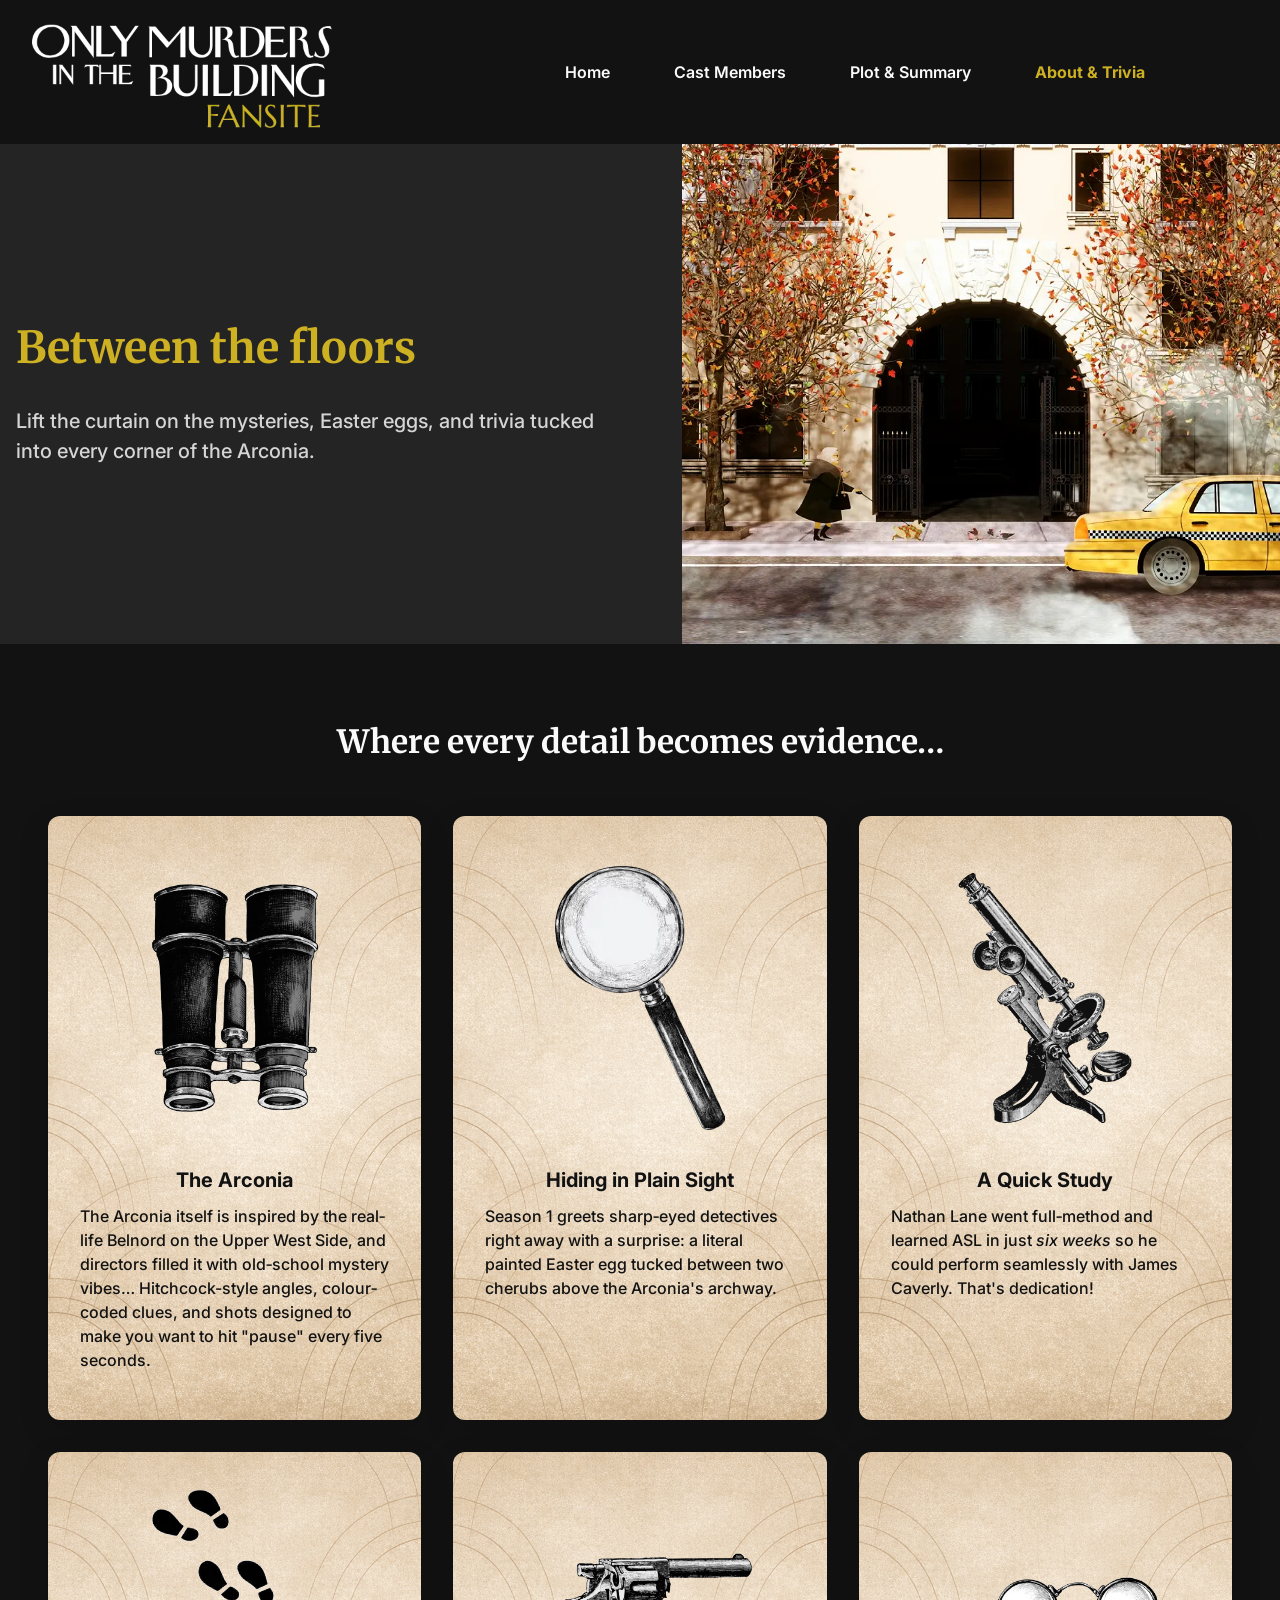
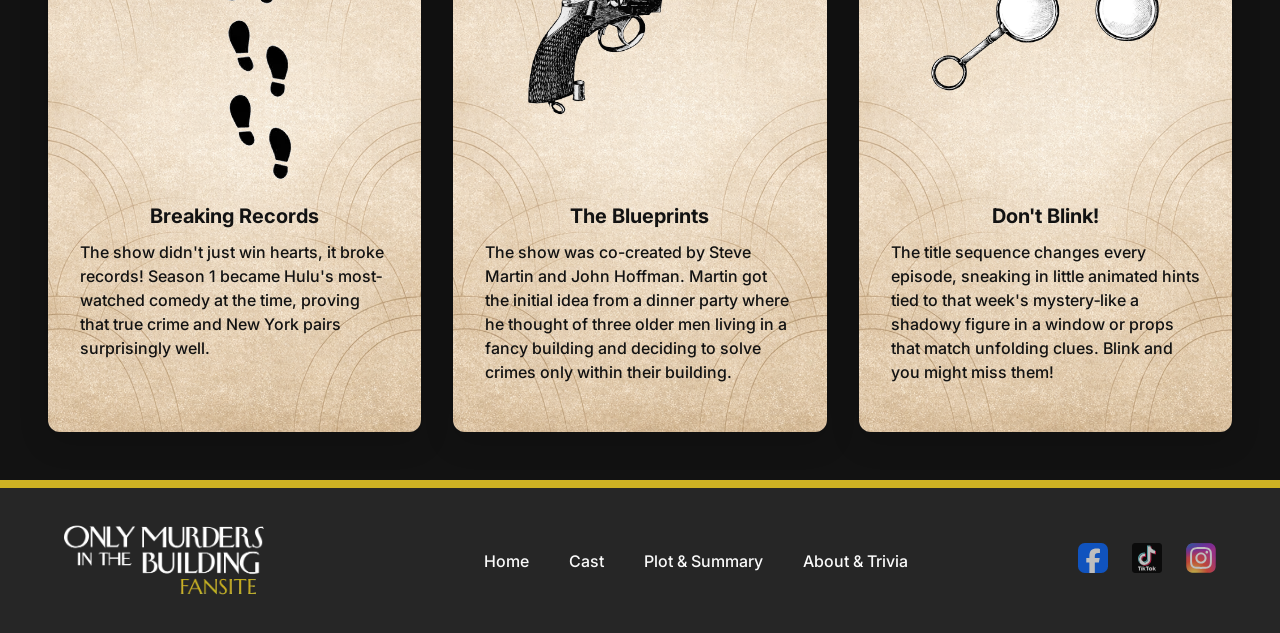
==== about.html @ 66fcfc88 "Add files via upload" ====
<!DOCTYPE html>
<html lang="en">
<head>
    <meta charset="UTF-8">
    <meta name="viewport" content="width=device-width, initial-scale=1.0">
    <meta name="description" content="Only Murders in the Building trivia and fun facts. Discover Easter eggs, behind-the-scenes secrets, and hidden details.">
    <title>About & Trivia - Only Murders in the Building </title>
    <link rel="stylesheet" type="text/css" href="css/style.css">
    <script src="js/nav.js" defer></script>
    <link rel="preconnect" href="https://fonts.googleapis.com">
    <link rel="preconnect" href="https://fonts.gstatic.com" crossorigin>
    <link href="https://fonts.googleapis.com/css2?family=Inter:ital,opsz,wght@0,14..32,100..900;1,14..32,100..900&family=Merriweather:ital,opsz,wght@0,18..144,300..900;1,18..144,300..900&display=swap" rel="stylesheet">
</head>
<body>
<div class="container about">
<!-- HEADER section -->
  <header class="logo">
    <a href="index.html">
        <img src="img/logo-only-murders-in-the-building.webp" width="300" height="122" alt="Only Murders in the Building Fansite">
    </a>
</header>

<!-- Navigation -->
<header class="header">
    <button class="hamburger" aria-label="Toggle navigation" aria-expanded="false">
        <span></span>
        <span></span>
        <span></span>
    </button>
    <nav class="topnav" aria-label="main site navigation">
        <a href="index.html">Home</a>  
        <a href="cast.html">Cast Members</a>
        <a href="plot.html">Plot &amp; Summary</a>
        <a class="active" href="about.html">About &amp; Trivia</a>
    </nav>
</header>

<!-- HERO section -->
 <section class="hero">
    <!-- hero text --> 
    <div class="hero-text">
       <h1>Between the floors</h1>
       <p class="intro-text">Lift the curtain on the mysteries, Easter eggs, and trivia tucked into every corner of the Arconia.</p>
    </div>
        <figure>
           <img src="img/about-hero.webp" width="1246" height="732" alt="" class="img-hero">
       </figure>
  </section>
 
   <section class="about-heading">
     <h2 class="h2-white">Where every detail becomes evidence&hellip;</h2>
   </section>
   
 <!-- MAIN SECTION CONTENT -->
  <section class="about-main">
  <div class="card-about card-1">
    <figure>
    <img src="img/about-binoculars.webp" width="300" height="300" alt="" class="lowkey-wiggle">
  </figure>
  <h3>The Arconia</h3>
  <p>The Arconia itself is inspired by the real&hyphen;life Belnord on the Upper West Side, and directors filled it with old&hyphen;school mystery vibes&hellip; Hitchcock-style angles, colour&hyphen;coded clues, and shots designed to make you want to hit &quot;pause&quot; every five seconds.</p>
   </div>

<div class="card-about card-1">
  <figure>
  <img src="img/about-magnifying-glass.webp" alt="" width="300" height="300" class="lowkey-wiggle">
  </figure>
  <h3>Hiding in Plain Sight</h3>
  <p>Season 1 greets sharp&hyphen;eyed detectives right away with a surprise: a literal painted Easter egg tucked between two cherubs above the Arconia&apos;s archway.</p>
</div>

<div class="card-about card-3">
  <figure>
  <img src="img/about-microscope.webp" alt="" width="300" height="300" class="lowkey-wiggle">
  </figure>
  <h3>A Quick Study</h3>
  <p>Nathan Lane went full&hyphen;method and learned ASL in just <span class="italic">six weeks</span> so he could perform seamlessly with James Caverly. That's dedication!</p>
</div>

<div class="card-about card-3">
  <figure>
  <img src="img/about-footsteps.webp" width="300" height="300"  alt="" class="lowkey-wiggle">
  </figure>
  <h3>Breaking Records</h3>
  <p>The show didn&apos;t just win hearts, it broke records! Season 1 became Hulu&apos;s most&hyphen;watched comedy at the time, proving that true crime and New York pairs surprisingly well.</p>
</div>

<div class="card-about card-5">
  <figure>
  <img src="img/about-icon-gun.webp" width="300" height="300" alt="" class="lowkey-wiggle">
  </figure>
  <h3>The Blueprints</h3>
  <p>The show was co-created by Steve Martin and John Hoffman. Martin got the initial idea from a dinner party where he thought of three older men living in a fancy building and deciding to solve crimes only within their building.</p>
</div>

<div class="card-about card-5">
  <figure>
    <img src="img/about-specs.webp" width="300" height="300" alt="" class="lowkey-wiggle">
  </figure>
  <h3>Don't Blink!</h3>
  <p>The title sequence changes every episode, sneaking in little animated hints tied to that week&apos;s mystery&hyphen;like a shadowy figure in a window or props that match unfolding clues. Blink and you might miss them!</p>
</div>

</section>
 </div>

 <!-- FOOTER section -->
<footer class="footer">
    <div class="footer-logo">
        <a href="index.html">
           <img src="img/logo-only-murders-in-the-building.webp" width="200" height="81" alt="Only Murders in the Building Fansite"></a>
    </div>

    <nav class="footer-nav" aria-label="Footer navigation">
        <ul>
            <li><a href="index.html">Home</a></li>
            <li><a href="cast.html">Cast</a></li>
            <li><a href="plot.html">Plot &amp; Summary</a></li>
            <li><a href="about.html">About &amp; Trivia</a></li>
        </ul>
    </nav>

    <div class="footer-social">
        <a href="https://www.facebook.com/OnlyMurdersHulu/" aria-label="Facebook" target="_blank"><img src="img/icon-facebook.svg" width="40" height="40" alt="Facebook"></a>
        <a href="https://www.tiktok.com/@onlymurdersonhulu?lang=en" aria-label="Tiktok" target="_blank"><img src="img/icon-tiktok.svg" width="60" height="60" alt="Tiktok"></a> 
        <a href="https://www.instagram.com/onlymurdershulu/?hl=en" target="_blank" aria-label="Instagram"><img src="img/icon-instagram.svg" width="40" height="40" alt="Instagram"></a>
    </div>
</footer>

</body>
</html>
---- css/style.css ----
/* ------- LAYERS --------- */
/* origin global styles */
:root {
/* Fonts */
  --font-family-base: "Inter", Helvetica, Arial, sans-serif;
  --font-family-accent: "Merriweather", Georgia, serif;

/* Font sizing */
  --font-size-xs: 0.75rem;      /* citation */
  --font-size-sm: 0.875rem;     /* 14px - copyright, etc. */
  --font-size-base: 1rem;       /* 16px */
  --font-size-md: 1.125rem;     /* 18px */
  --font-size-lg: 1.25rem;      /* 20px */
  --font-size-xl: 2rem;         /* 26px */
  --font-size-xxl: 2.75rem;     /* 36px */

/* Colours */
  --color-primary: #121212;     /* soft black */
  --color-secondary: #fafafa;   /* soft wAite */
  --color-accent-1: #cdb123;    /* gold */
  --color-accent-2: #2F5655;    /* teal */
  --color-accent-3: #981201;    /* burgundy */
  --color-accent-4: #f6e4be;    /* light gold */
 
/* Base styles */
  --background: #121212;        /* soft black */
  --text-color: #fafafa;        /* light grey - soft white */
  }

/* RESET LAYER - clear browser styles */
@layer reset {
  * { margin: 0; padding: 0; box-sizing: border-box; }  /* user-agent browser */
}

/* Body Text styles */
@layer base {
  body {
    font-family: var(--font-family-base);
    font-size: var(--font-size-base);
    color: var(--text-color);
    background: var(--background);
    line-height: 1.5;
    margin: 0;
    font-weight: 400;
  }
/* closing root layer bracket */
}

/* PROJECT LAYER - highest layer precedence */
@layer project {

/* ----------- GRIDS ----------- */
/* HOME PAGE grid */
  .container  {
    display: grid;
    grid-template-columns: repeat(3, minmax(0, 1fr));
    column-gap: 0.75rem; 
    width: 100%; /* ensure it stays within bounds */
    grid-template-areas: 
        "logo          header       header"
        "hero          hero         hero"
        "card          card         card"    
        "quote         quote        quote" 
        "video         video        video"
        "stream        stream       stream"
        "footer        footer       footer";
}

/* CAST PAGE grid  */
  .container.cast  {
    grid-template-columns: repeat(3, 1fr);
    column-gap: 2rem;
    grid-template-areas: 
      "logo           header         header"
      "hero           hero           hero"
      "cast-heading   cast-heading   cast-heading"
      "cast-grid      cast-grid      cast-grid"
      "footer         footer         footer";
}

/* PLOT PAGE grid */
.container.plot {
  display: grid;
  grid-template-columns: repeat(3, 1fr);
  row-gap: 0rem;
  grid-template-areas: 
      "logo          header       header"
      "hero          hero         hero"
      "main          main         main"
      "footer        footer       footer";
}

/* ABOUT PAGE grid */
.container.about {
  display: grid;
  grid-template-columns: repeat(3, 1fr);
  grid-template-areas: 
      "logo           header         header"
      "hero           hero           hero"
      "about-heading  about-heading  about-heading"
      "main           main           main"
      "footer         footer         footer";
}

/* ---------- SECTIONS ----------- */
/* Global HEADER SECTION */
.header {
  grid-area: header;
  display: flex;
  justify-content: center;
  align-items: center;
  padding: 1rem 0;
  margin-top: 0rem;
}

.logo {
   grid-area: logo;
   display: flex;
   justify-content: left;
   align-items: center;
   padding-left: 2rem;
   margin-top: 1rem;
}

/* Global HERO SECTION */
.hero {
  grid-area: hero;
  display: flex;
  align-items: stretch;
  justify-content: space-between;
  gap: 2rem;
  min-height: 500px;
  max-height: 600px;
  padding: 0;         
  background-color: #242424;
}

/* ------------ HOME PAGE SECTIONS ------------ */
/*HOME PAGE - Quote Section */ 
.quote {
  grid-area: quote;
  display: flex;
  flex-direction: column; 
  justify-content: center;
  align-items: center;
  padding-block: 5rem;
  margin-top: 5rem;
  margin-bottom: 3rem;

  font-family: var(--font-family-accent);
  font-size: var(--font-size-xxl);
  font-weight: 700;
  color: var(--color-secondary);
  text-align: center;

  background-image: url('../img/home-quote-background.webp');
  background-size: cover;
  background-repeat: no-repeat;
  background-position: center bottom;
  background-color: #2F5655;  /* fallback bkg */
}

blockquote {
  max-width: 65ch;      
  margin: 2rem;  
  padding-inline: 2rem; 
  line-height: 4rem;      
  margin-top: 2rem;
}

blockquote::first-letter {
  font-size: 3.5rem;
  color: var(--color-secondary);
}

/* HOME PAGE - Video Section */
.video-section {
  grid-area: video;
  display: grid;
  justify-items: center;
  padding: 3rem;
  background-color: #d5d5d5;
  margin-top: 1rem;
}

.video-border {
  border-radius: 10px;
  border: #4A4A4A 5px solid;
}

/* HOME PAGE - Stream Section */
.stream-section {
  grid-area: stream;
  display: grid;
  justify-items: center;
  padding: 2rem;
}

/* HOME PAGE - Cards Section */
.card {
  max-width: 300px;
  color: var(--color-primary);
  font-weight: 600;
  padding: 1rem;
  border-radius: 5px;
  text-align: center;
  justify-self: center;
  justify-content: space-between;
  margin-top: 0rem; 
  transition: all 0.3s ease;
}

.card-section {
  grid-area: card;
  display: flex;
  flex-wrap: wrap;
  gap: 2rem;
  justify-content: center;
  padding: 3rem 5%;
  background-image: url('../img/cards-home-brick.webp');
  background-size: cover;
  background-position: top;
  background-color: var(--color-accent-4); /* fallback */
}

/* ------------ PLOT PAGE SECTIONS ------------ */
/* PLOT PAGE - main section */
.plot-main {
  grid-area: main;
  display: grid;
  grid-template-columns: 1fr 1fr;
  column-gap: 0;          
  row-gap: 5rem;
  align-items: stretch;
  background-image: url('../img/damask-bkg.webp');
  background-color: #121212;
  padding: 4rem 10% 4rem 10%; 
}

/* PLOT PAGE - main section */
.plot-main > div {
  background: #a7a7a7;
  display: flex;
  flex-wrap: wrap;
  flex-direction: column;
  justify-content: center;
  min-height: 400px;
  padding: 3rem;
 }

/* PLOT PAGE - Cards section */
.card-plot { 
  grid-area: card-plot;
}

/* ---------- CAST PAGE SECTIONS ------------ */
/* CAST PAGE - Main Content Section */
.cast-grid {
  display: grid;
  grid-area: cast-grid;
  grid-template-columns: repeat(auto-fill, minmax(330px, 1fr));
  gap: 3rem;
  justify-items: center; 
  width: 90%;
  margin: 0 auto;
}

.cast-grid h2 {
  grid-column: 1 / -1;   /* to span all 3 columns */
  text-align: center;
  margin-bottom: 1rem;
  margin-top: 1rem;
}

/* CAST PAGE - Cards Section */
.card-cast-members {
  max-width: 350px;
  background-color: #d4d2d2;
  color: var(--color-secondary);
  font-weight: 600;
  padding: 2rem;
  border-radius: 5px;
  text-align: center;
  margin-top: 2rem;
  border-top: var(--color-accent-3) 16px solid;
  align-items: center;
}

/* ---------- ABOUT PAGE SECTIONS ------------ */
/* ABOUT PAGE - Main section */
.about-main {
  grid-area: main;          
  display: grid;         
  grid-template-columns: repeat(3, 1fr);
  gap: 2rem;          
  padding: 1rem 3rem;
  margin-bottom: 2rem;
}

/* ABOUT PAGE - card section style */
.card-about {
  width: 100%;
  max-width: none;      
  margin: 0;           
  padding: 2rem;
  border-radius: 12px;
  box-shadow: 0 10px 30px rgba(0,0,0,0.15);
  display: flex;
  flex-direction: column;
  align-items: center;
  justify-content: flex-start;
  min-height: 500px;
  background-size: cover;  
  background-position: center;
  background-repeat: no-repeat;   
}

.about-heading {
  grid-area: about-heading;
  text-align: center;
}

  /* ABOUT PAGE CARDS - Individual backgrounds */
  .card-1 { 
    background-image: url('/img/about-card-bkg.webp');  
    background-color: #f6e4be; /* fallback bkg */
}
  .card-2 { 
    background-image: 
    url('/img/about-card-bkg.webp');
    background-color: #f6e4be;  /* fallback bkg */
}
  .card-3 { 
    background-image: url('/img/about-card-bkg.webp');
    background-color: #f6e4be;  /* fallback */
}
  .card-4 { 
    background-image: url('/img/about-card-bkg.webp');
    background-color: #f6e4be;  /* fallback bkg */
}
  .card-5 { 
    background-image: url('/img/about-card-bkg.webp');
    background-color: #f6e4be;  /* fallback bkg */
}
  .card-6 { 
   background-image: url('/img/about-card-bkg.webp');
   background-color: #f6e4be;  /* fallback bkg */
}
   
/* ======= GLOBAL FOOTER ======= */
.footer {
    display: grid;
    grid-template-columns: 250px 2fr auto; 
    align-items: center;
    padding: 2rem 4rem;
    color: var(--color-secondary);
    background-color: #262626;
    border-top: var(--color-accent-1) solid 8px;
    min-height: 120px;
    gap: 2rem;
    margin-top: 0rem;
    bottom: 0;
}
.footer-logo img {
    width: 200px; 
    height: auto;
    display: block; 
}
.footer-nav {
    justify-self: center; 
}
.footer-nav ul {
    list-style: none;
    margin: 0;
    padding: 0;
    display: flex;
    gap: 2.5rem;
 }
.footer-nav a {
    color: var(--color-secondary);
    text-decoration: none;
    font-weight: 500;
    font-size: var(--font-size-base);
    transition: color 0.3s ease;
}
.footer-nav a:hover,
.footer-nav a:focus {
   color: var(--color-accent-1);
   font-weight: 600;
   border-bottom: var(--color-accent-1) solid 5px;
   padding-bottom: calc(0.5rem - 6px); 
   transition: all 0.3s ease;
}
.footer-social {
    justify-self: end; 
    display: flex;
    gap: 1.5rem; 
}

/* Footer icons */
.footer-social img {
    width: 30px;
    height: 30px;
    opacity: 0.7;
}

/* ------- NAVIGATION -------- */
.topnav {
    display: flex;
    gap: 2rem;
    align-items: center;
}
.topnav a {
    color: var(--color-secondary);
    font-weight: 600;
    padding: 0.5rem 1rem;
    text-decoration: none;
}
.topnav a:hover,
.topnav a:focus {
   color: var(--color-accent-1);
   font-weight: 600;
   border-bottom: var(--color-accent-1) solid 5px;
   padding-bottom: calc(0.5rem - 6px); 
   transition: all 0.3s ease;
}
.topnav a.active {
  font-weight: 700;
  color: var(--color-accent-1)
}

.hamburger {
    display: none;
    flex-direction: column;
    gap: 5px;
    background: none;
    border: none;
    cursor: pointer;
    padding: 0.5rem;
}
.hamburger span {
    display: block;
    width: 25px;
    height: 3px;
    background: var(--color-secondary);
    border-radius: 3px;
    transition: all 0.3s ease;
}

/* --------- BUTTONS --------- */
.button {
  display: inline-block;                
  background-color: var(--color-accent-3);
  text-align: center;
  font-size: var(--font-size-md);
  font-weight: 600;
  color: var(--color-secondary);
  padding: 0.75rem 1rem;              
  border-radius: 4px;
  border: solid 3px var(--color-accent-3);
  text-decoration: none;
  margin-top: 1.5rem;
  max-width: 350px;
  transition: all 0.25s ease;   
}
.button:hover,
.button:focus {
  background-color: var(--color-secondary);
  color: var(--color-primary);
  border-color: var(--color-accent-3);
}


/* ---------- IMAGE STYLING ---------- */

.hero figure img {
  width: 100%;
  height: 100%;
  object-fit: cover;
  display: block; /* no "ghost" gaps at bottom */
}

.img-cast-member {
   border-radius: 80px;
   margin: auto;
   border: var(--color-accent-3) 8px inset;
}

.img-plot {
   border: #555555 1px solid;
   max-width: 100%;
   height: auto; 
}

.img-plot-bkg {
   background-image: url('../img/plot-bkg.webp');
   background-size: cover;
   background-position: center;
   background-repeat: no-repeat;
   padding: 2rem; 
   background-color: #121212;  /* fallback */
}

.img-about-icons {
  filter: sepia(40%);
}

/* MICRO-ANIMATION */
.lowkey-wiggle { animation: wiggle 5s infinite; }
  @keyframes
   wiggle {
     0%, 8%, 100% { transform: rotate(0deg); }
     2%           { transform: rotate(-4deg); }
     4%           { transform: rotate(4deg); }
     6%           { transform: rotate(-2deg); }
}

/* Link styling - home - where to stream section */
.stream-links {
  list-style: none;
  padding: 0;
  margin: 2rem 0;
  display: flex;
  justify-content: center;
  gap: 1.5rem;        
  flex-wrap: wrap;   
}
.stream-links li {
  flex: 1 1 auto; 
  max-width: 200px; 
  text-align: center;
}
.stream-links .button {
  width: 100%;
}

/* -------- TEXT STYLING / TYPOGRAPHY ------- */
.hero-text,
.hero figure {
  flex: 1 1 50%;
}

.hero-text {
  padding: 3rem 1rem 2rem;
  max-width: 65ch;
  display: flex;
  flex-direction: column;
  justify-content: center;
}

.intro-text {
  font-family: var(--font-family-base);
  font-size: var(--font-size-lg);
  color: #d5d5d5;
  margin-bottom: 1rem;
}

.white-text {
  font-family: var(--font-family-base);
  color: var(--color-secondary);
  font-size: var(--font-size-sm);
  font-weight: 400;
}

.italic {
  font-style: italic;
}

/* hero title */
h1 {                  
  font-family: var(--font-family-accent);
  color: var(--color-accent-1);
  font-size: var(--font-size-xxl);
  line-height: 3.25rem;
  margin-bottom: 2rem;
}

/* Section Titles */
h2 {    
  font-family: var(--font-family-accent);
  color: var(--color-primary);
  font-size: var(--font-size-xl);
  line-height: 3.25rem;
  margin-bottom: 2rem;
  margin-top: 2rem;
}

.h2-white {
  color: var(--color-secondary);
  margin-bottom: 1rem;
  padding-top: 2.5rem;
  padding-bottom: 1rem;
}

.h2-black {
  color: var(--color-primary);
  margin-bottom: 1rem;
  margin-top: 2rem;
}

/* Subheadings */
h3 {
  font-family: var(--font-family-base);
  color: var(--color-primary);
  font-size: var(--font-size-lg);
  line-height: 1rem;
  margin-top: 1.5rem;
  margin-bottom: 1rem;
  text-align: center;
  max-width: 65ch;
}
h4 {
  font-family: var(--font-family-base);
  color: var(--color-accent-3);
  font-size: var(--font-size-md);
  line-height: 2rem;
  margin-bottom: 1.5rem;
  text-align: center;
  margin-top: 0.25rem;
}
p {
  text-align: left;
  font-weight: 500;
  max-width: 65ch;
  color: var(--color-primary);
  margin-bottom: 1rem;
}
cite {
  color: var(--color-accent-1);
}

/* Figcaption text */
figure { 
  display: flex; 
  flex-direction: column; 
  align-items: center; 
  } 
  
figcaption a { 
  text-align: center; 
  width: 100%; 
  color: #555555; 
  text-decoration: none; 
  font-size: var(--font-size-xs); 
  } 
  
figcaption a:hover { 
  color: #121212; 
  text-decoration: underline; 
  }

.hero figure {
  flex: 1;
  margin: 0;
  height: 100%;
}

.hero figcaption a {
  color: #ccc;
  text-align: center;
  width: 100%;
  font-size: var(--font-size-xs);
  text-decoration: none;
}
.hero figcaption a:hover {
  color: #fafafa;
  text-decoration: underline;
}

 /* final closing @layer project bracket :-) */  
}


/* ------- MEDIA QUERIES ------- */

@media (max-width: 768px) {
  /* containers to a single column */
  .container,
  .container.cast,
  .container.plot,
  .container.about {
    grid-template-columns: 1fr;  
}

.container {
  grid-template-areas: 
      "logo"
      "header"
      "hero"
      "card"
      "quote"
      "video"
      "stream"
      "footer";
}
    
.container.plot {
  grid-template-areas: 
      "logo"
      "header"
      "hero"
      "main" 
      "footer";
}

.container.about {
  grid-template-areas: 
      "logo"    
      "header"
      "hero"
      "about-heading"
      "main"
      "footer";
}

.container.cast {
  grid-template-areas: 
    "logo"
    "header"
    "hero"
    "cast-heading"
    "cast-grid"
    "footer";
}

html, body {
  overflow-x: hidden;
  max-width: 100%;
}
    
/* Header & Navigation - MOBILE */
.header {
  margin-top: -40px;   /* move hamburger up alongside logo */
  justify-content: flex-end;
  padding-right: 1.5rem;
  background: transparent;
  position: relative;
  z-index: 10;
}
    
/* Logo left, hamburger floats right */
.logo {
  padding-left: 1rem;
  justify-content: flex-start;
  z-index: 1; 
}

.logo img {
  max-width: 180px;
  height: auto;
}
    
.topnav {
/* stacked list links */
    flex-direction: column;
    gap: 0.5rem;
    align-items: center;
}

/* Hamburger menu */
.hamburger { display: flex; }

.topnav {
  display: none;
  flex-direction: column;
  width: 100%;
  text-align: center;
}
.topnav.open { display: flex; }

/* hamburger X animation */
.hamburger.open span:nth-child(1) {
      transform: translateY(8px) rotate(45deg);
}
.hamburger.open span:nth-child(2) {
      opacity: 0;
}
.hamburger.open span:nth-child(3) {
      transform: translateY(-8px) rotate(-45deg);
}

/* Hero Section - MOBILE */
.hero {
  flex-direction: column;
  min-height: auto;
  max-height: none;
  gap: 0;
}

.hero figure {
  flex: none;    
  width: 100%;
  height: auto;
  margin: 0;
}

.hero-text {
  width: 100%;
  max-width: 100%;
  padding: 2rem 1.5rem;
}

.img-hero {
  width: 100%;
  height: auto;
  display: block;
  object-fit: cover;   
}
   
/* Typography - MOBILE */
h1 {
  font-size: var(--font-size-xl);
  line-height: 2.75rem;
  margin-bottom: 1rem;
}

.intro-text {
  font-size: var(--font-size-base);
}
    
/* ------- PAGE SECTIONS - MOBILE ------- */
     
/* home page - video - MOBILE */
.video-section {
  padding: 1rem;
}

/* home page - brick bkg for cards - MOBILE */
.card-section {
  flex-direction: column;
  align-items: center;
  padding: 2rem 1rem;
}

/* Plot page - main content - MOBILE */
.plot-main {
  grid-template-columns: 1fr;
  gap: 3rem 0; 
  padding: 4rem 10% 4rem 10%;
}

.plot-main > div {
  padding: 1rem; 
}

/* Cast page - grid - MOBILE */
.cast-grid {
  gap: 2rem; 
  width: 100%;
}

.card-cast-members {
  margin-top: 1rem;
}

/* About page - main content (stacked - MOBILE) */
.about-main {
  grid-template-columns: 1fr;
  gap: 2rem;
  padding: 1rem;
  justify-content: center;
}
   
/* Footer */
  .footer {
    /* from 3-column grid to stacked for MOBILE */
    grid-template-columns: 1fr;
    grid-template-areas: 
        "logo"
        "nav"
        "social";     
    padding: 1.5rem 1rem;
    gap: 1.5rem;
    min-height: auto;
    text-align: center;
}

.footer-logo { grid-area: logo; justify-self: center; }
.footer-nav { grid-area: nav; justify-self: center; }
.footer-social { grid-area: social; justify-self: center; }

/* center navigation */
.footer-nav ul {
  flex-direction: column;
  gap: 1rem;
  text-align: center;
}
}
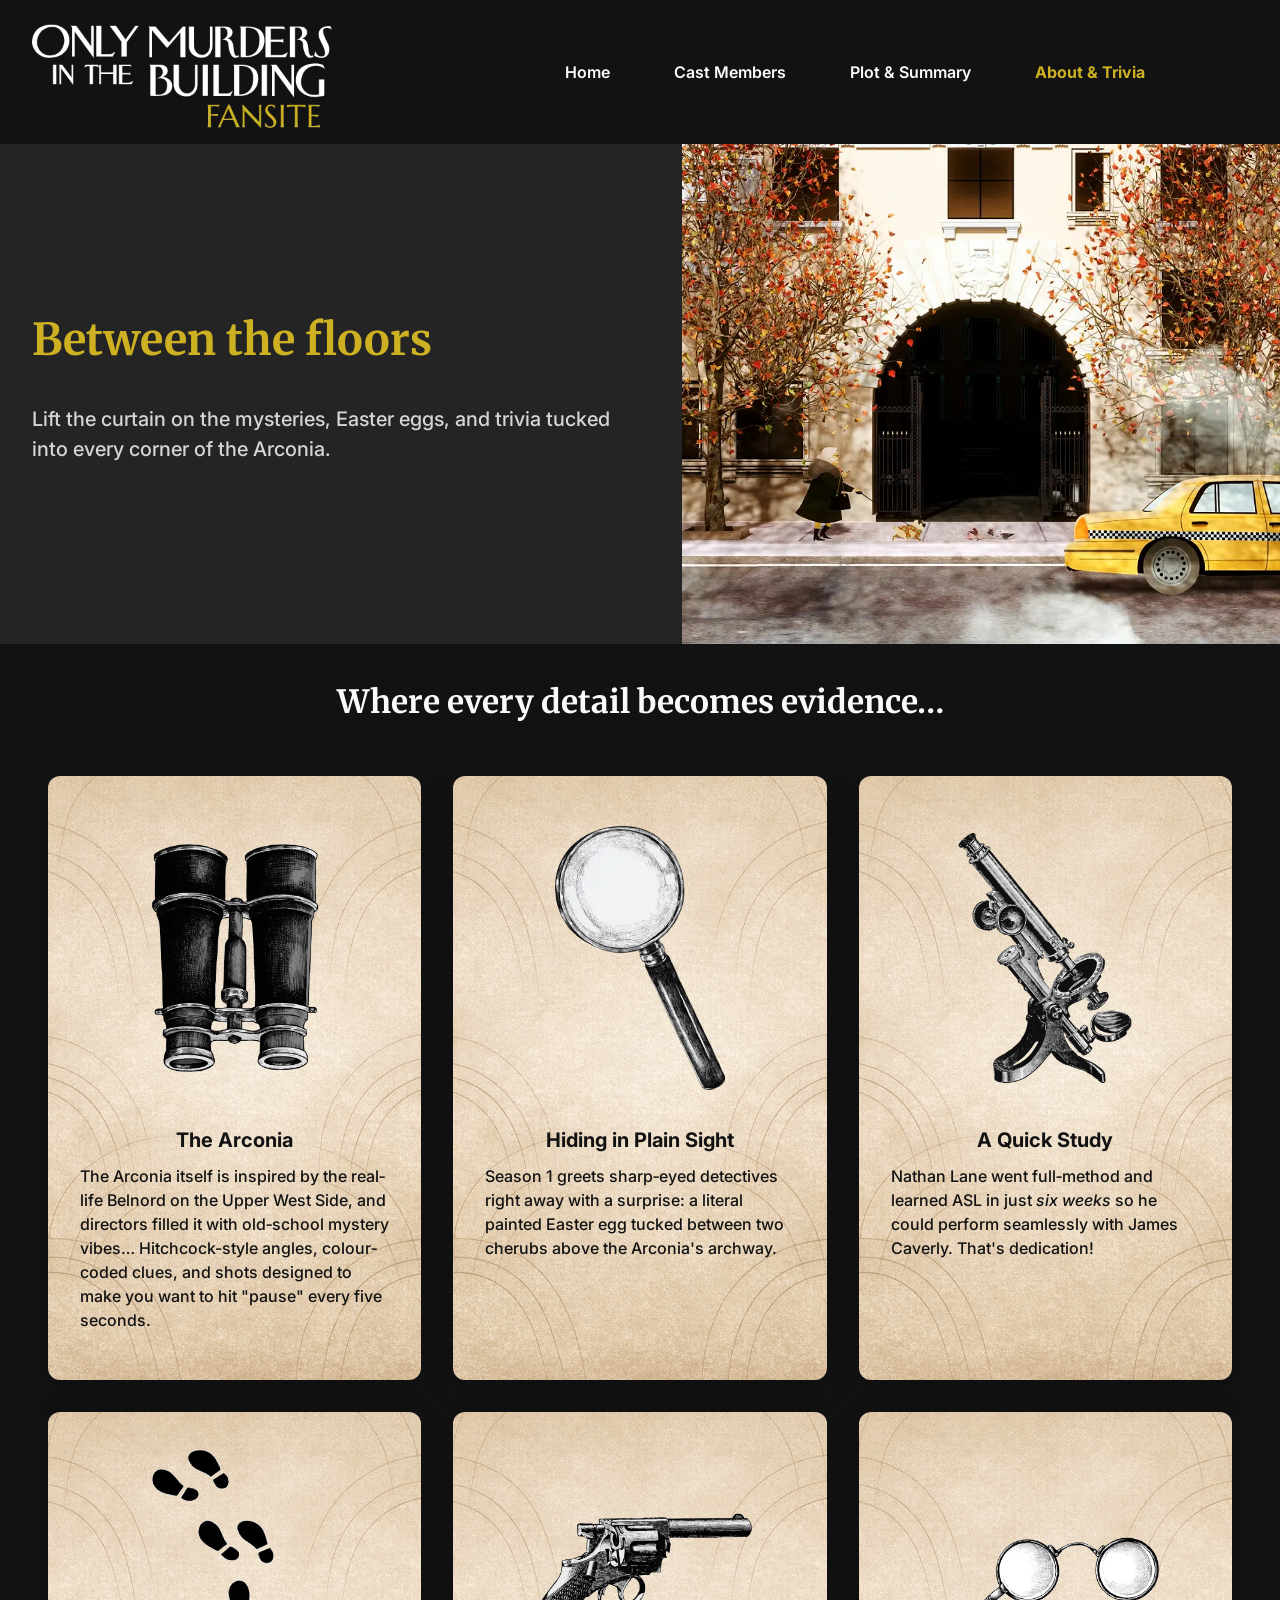
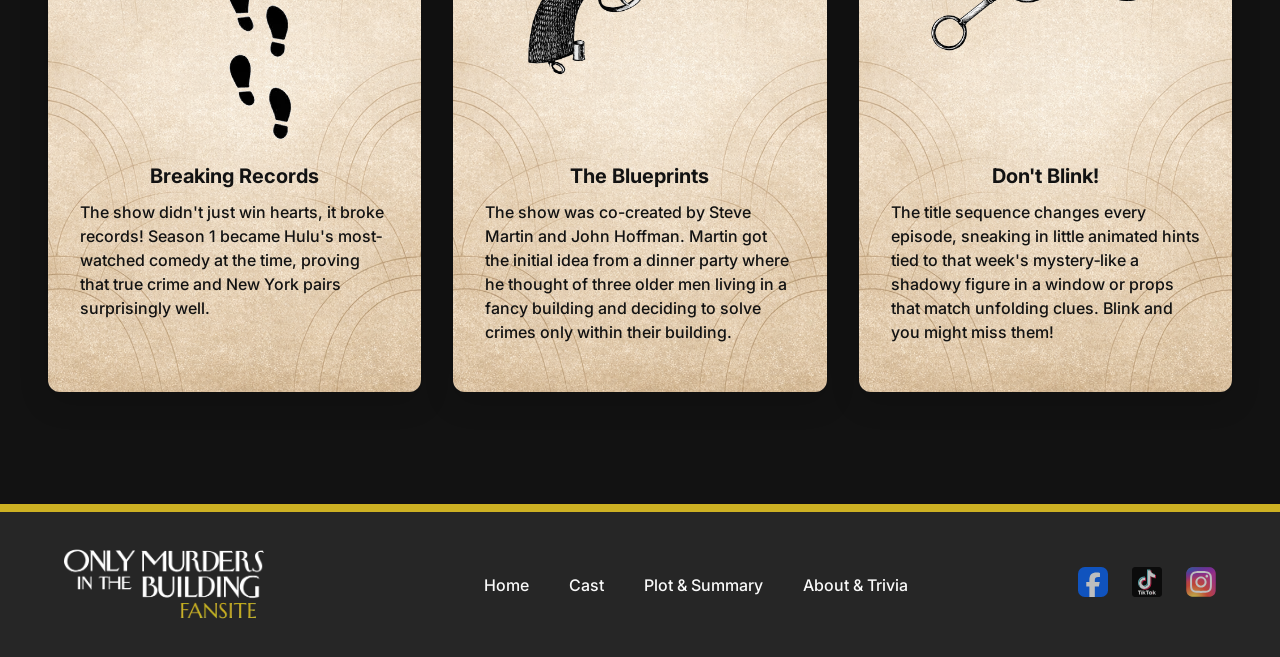
==== commit 7724ba0c: "Add files via upload" ====
--- a/about.html
+++ b/about.html
@@ -43,7 +43,7 @@
        <p class="intro-text">Lift the curtain on the mysteries, Easter eggs, and trivia tucked into every corner of the Arconia.</p>
     </div>
         <figure>
-           <img src="img/about-hero.webp" width="1246" height="732" alt="" class="img-hero">
+           <img src="img/about-hero.webp" width="1232" height="726" alt="" class="img-hero">
        </figure>
   </section>
  
--- a/css/style.css
+++ b/css/style.css
@@ -24,8 +24,17 @@
  
 /* Base styles */
   --background: #121212;        /* soft black */
-  --text-color: #fafafa;        /* light grey - soft white */
-  }
+  --text-color: #fafafa;        /* soft off-white */
+
+/* Spacing scale */
+  --space-xs: 0.5rem;
+  --space-sm: 1rem;
+  --space-md: 2rem;
+  --space-lg: 4rem;
+  --space-xl: 6rem;
+  --space-xxl: 8rem;
+}
+
 
 /* RESET LAYER - clear browser styles */
 @layer reset {
@@ -55,7 +64,7 @@
     display: grid;
     grid-template-columns: repeat(3, minmax(0, 1fr));
     column-gap: 0.75rem; 
-    width: 100%; /* ensure it stays within bounds */
+    width: 100%; 
     grid-template-areas: 
         "logo          header       header"
         "hero          hero         hero"
@@ -130,8 +139,7 @@
   justify-content: space-between;
   gap: 2rem;
   min-height: 500px;
-  max-height: 600px;
-  padding: 0;         
+  max-height: 600px;     
   background-color: #242424;
 }
 
@@ -143,10 +151,7 @@
   flex-direction: column; 
   justify-content: center;
   align-items: center;
-  padding-block: 5rem;
-  margin-top: 5rem;
-  margin-bottom: 3rem;
-
+  padding-block: var(--space-xxl);
   font-family: var(--font-family-accent);
   font-size: var(--font-size-xxl);
   font-weight: 700;
@@ -157,15 +162,13 @@
   background-size: cover;
   background-repeat: no-repeat;
   background-position: center bottom;
-  background-color: #2F5655;  /* fallback bkg */
+  background-color: #263a39;  /* fallback bkg */
 }
 
 blockquote {
-  max-width: 65ch;      
-  margin: 2rem;  
-  padding-inline: 2rem; 
+  max-width: 30ch;      
+  padding-inline: 1rem; 
   line-height: 4rem;      
-  margin-top: 2rem;
 }
 
 blockquote::first-letter {
@@ -178,7 +181,7 @@
   grid-area: video;
   display: grid;
   justify-items: center;
-  padding: 3rem;
+  padding: var(--space-xxl);
   background-color: #d5d5d5;
   margin-top: 1rem;
 }
@@ -193,7 +196,7 @@
   grid-area: stream;
   display: grid;
   justify-items: center;
-  padding: 2rem;
+  padding: var(--space-xxl);
 }
 
 /* HOME PAGE - Cards Section */
@@ -216,7 +219,9 @@
   flex-wrap: wrap;
   gap: 2rem;
   justify-content: center;
-  padding: 3rem 5%;
+  padding: 8rem 1rem 3rem 1rem;
+  margin-bottom: var(--font-size-xxl);
+  /* padding: 3rem 5%; */
   background-image: url('../img/cards-home-brick.webp');
   background-size: cover;
   background-position: top;
@@ -234,7 +239,7 @@
   align-items: stretch;
   background-image: url('../img/damask-bkg.webp');
   background-color: #121212;
-  padding: 4rem 10% 4rem 10%; 
+  padding: 3rem 10% 6rem 10%; 
 }
 
 /* PLOT PAGE - main section */
@@ -245,7 +250,7 @@
   flex-direction: column;
   justify-content: center;
   min-height: 400px;
-  padding: 3rem;
+  padding: 2rem;
  }
 
 /* PLOT PAGE - Cards section */
@@ -268,7 +273,7 @@
 .cast-grid h2 {
   grid-column: 1 / -1;   /* to span all 3 columns */
   text-align: center;
-  margin-bottom: 1rem;
+  margin-bottom: 3rem;
   margin-top: 1rem;
 }
 
@@ -294,7 +299,7 @@
   grid-template-columns: repeat(3, 1fr);
   gap: 2rem;          
   padding: 1rem 3rem;
-  margin-bottom: 2rem;
+  margin-bottom: 6rem;
 }
 
 /* ABOUT PAGE - card section style */
@@ -541,11 +546,13 @@
 }
 
 .hero-text {
-  padding: 3rem 1rem 2rem;
+  /* padding: 3rem 1rem 2rem; */
   max-width: 65ch;
   display: flex;
   flex-direction: column;
   justify-content: center;
+  padding: var(--space-lg) var(--space-md);
+  gap: var(--space-md);
 }
 
 .intro-text {
@@ -571,8 +578,7 @@
   font-family: var(--font-family-accent);
   color: var(--color-accent-1);
   font-size: var(--font-size-xxl);
-  line-height: 3.25rem;
-  margin-bottom: 2rem;
+  line-height: 4rem;
 }
 
 /* Section Titles */
@@ -581,14 +587,14 @@
   color: var(--color-primary);
   font-size: var(--font-size-xl);
   line-height: 3.25rem;
-  margin-bottom: 2rem;
-  margin-top: 2rem;
+  margin-top: 1rem;
+  margin-bottom: 1rem;
 }
 
 .h2-white {
   color: var(--color-secondary);
   margin-bottom: 1rem;
-  padding-top: 2.5rem;
+  padding-top: 1rem;
   padding-bottom: 1rem;
 }
 
